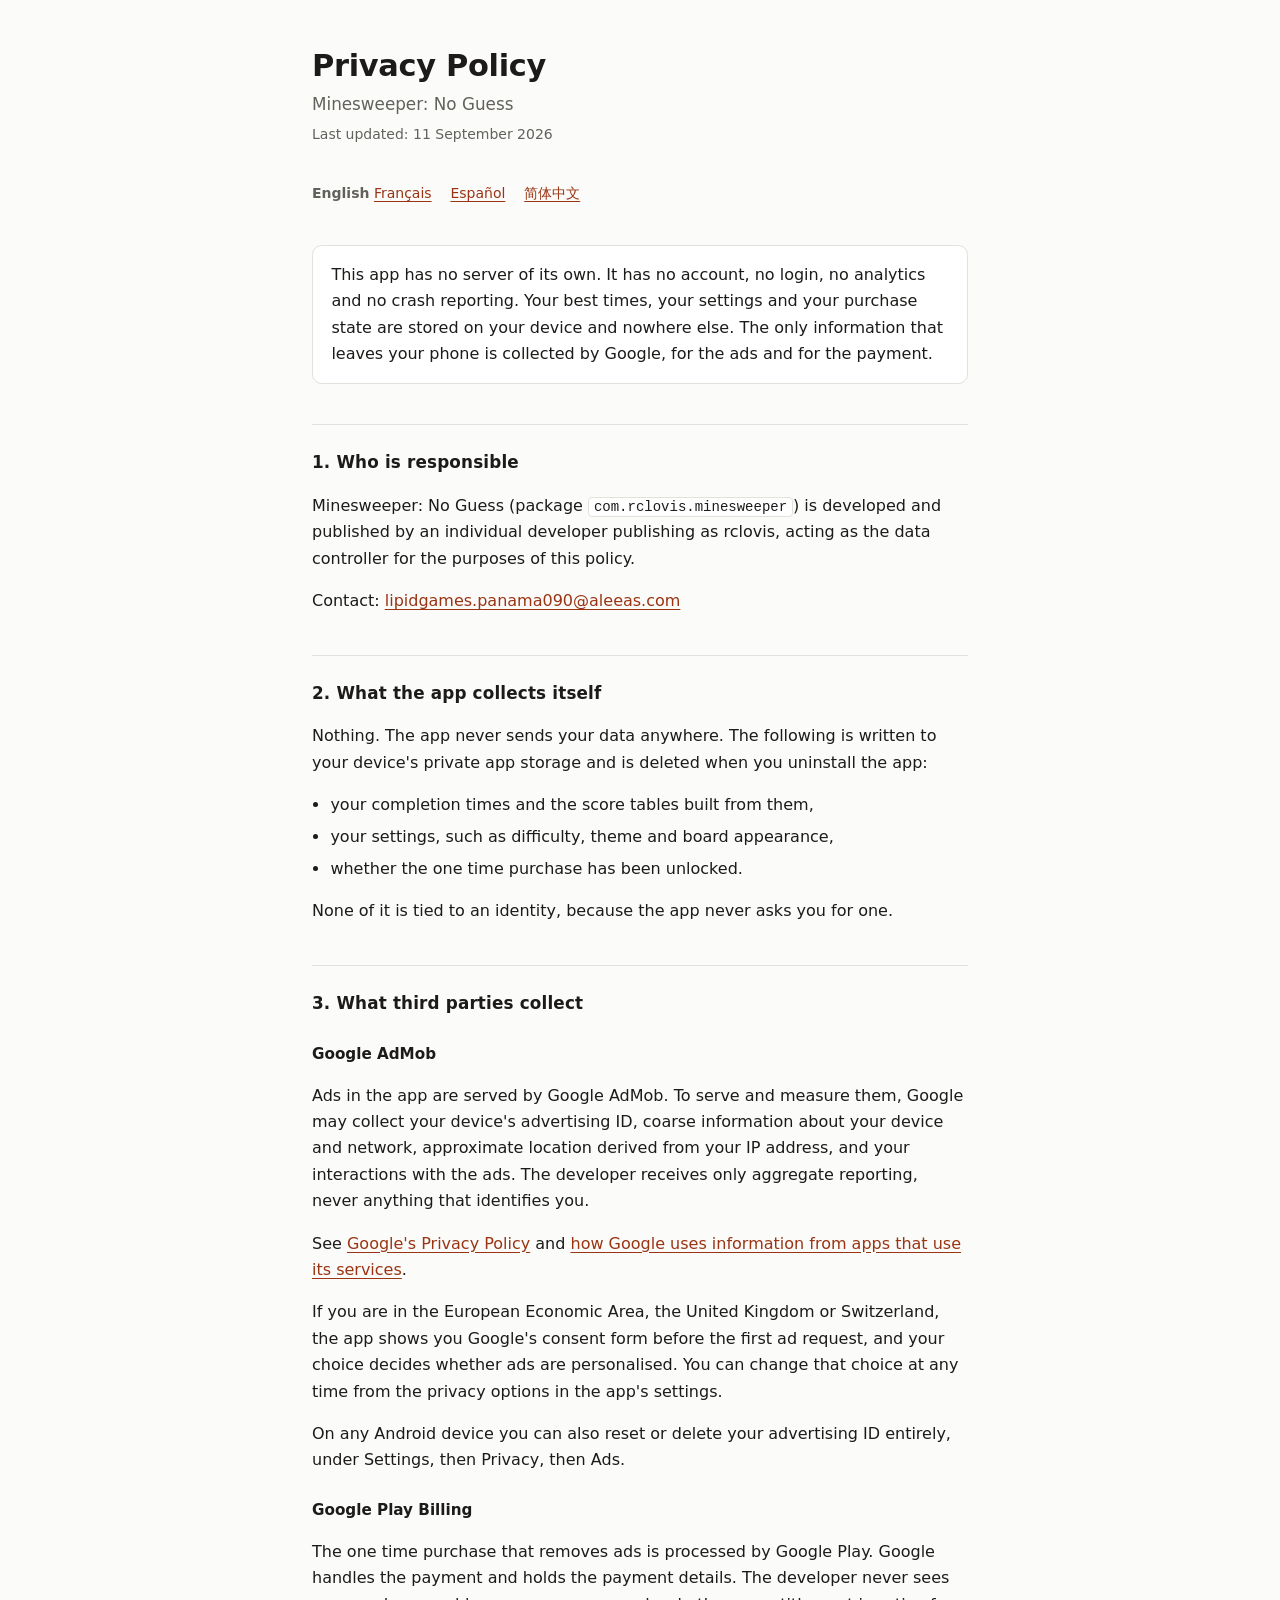
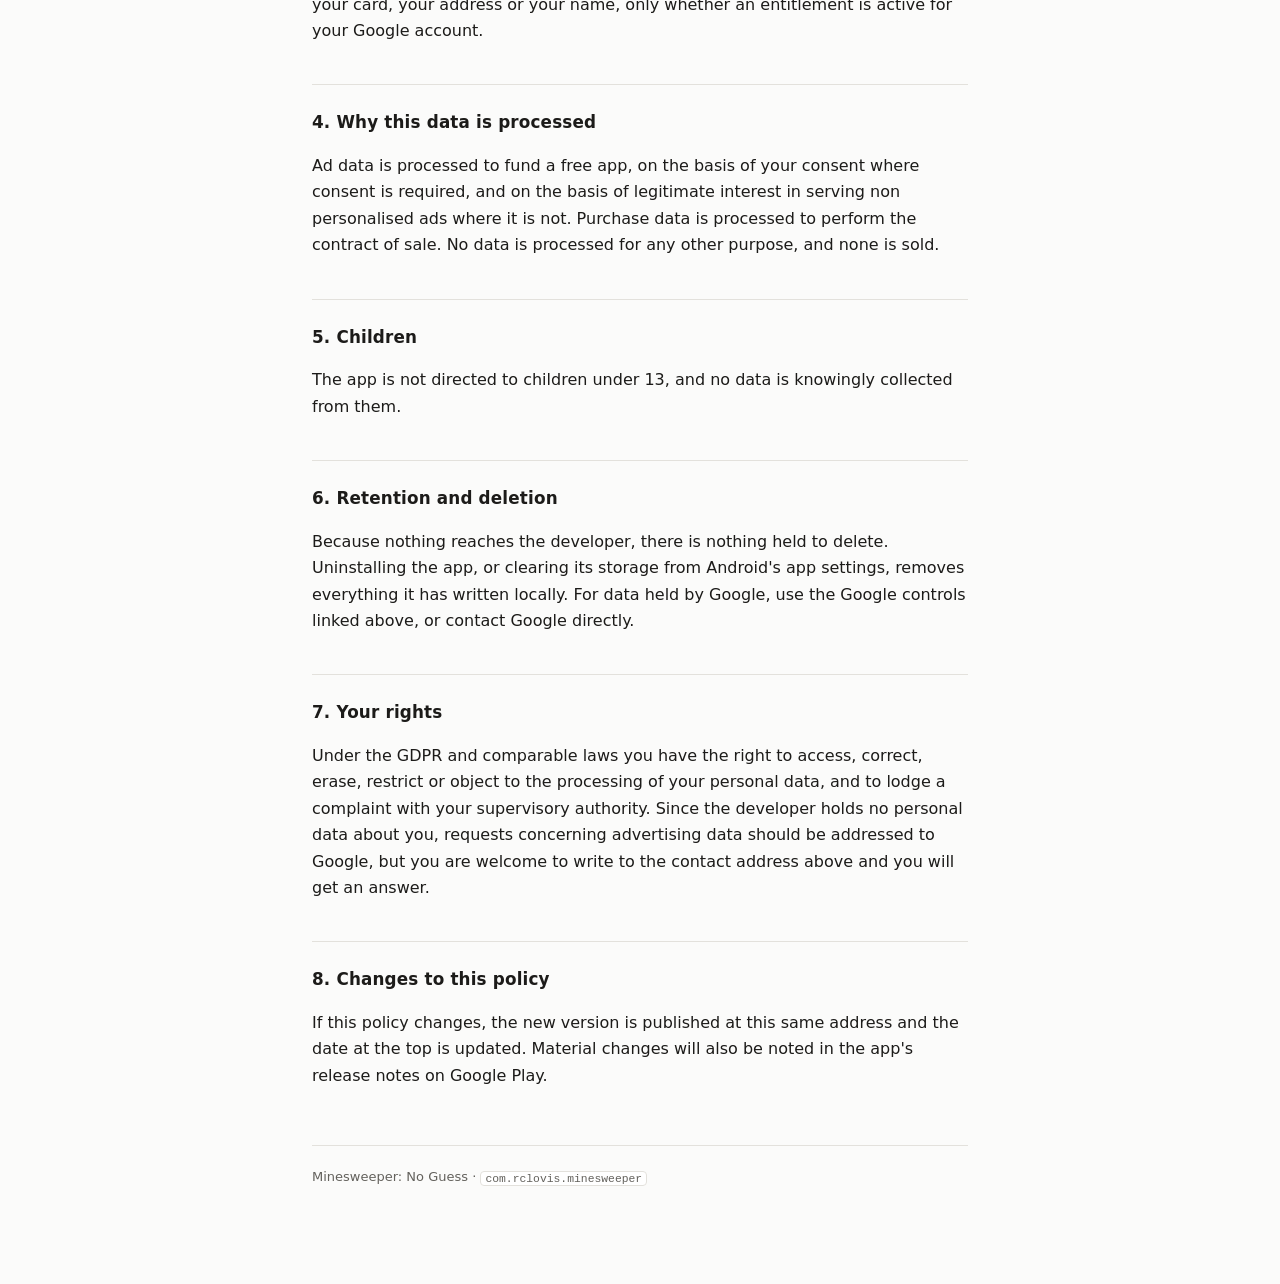
==== minesweeper/privacy/index.html @ c3e4dff5 "Serve the pages Play and AdMob require an app to have Google Play refuses a listing without a hosted" ====
<!doctype html>
<html lang="en">
<head>
<meta charset="utf-8">
<meta name="viewport" content="width=device-width, initial-scale=1">
<title>Privacy Policy | Minesweeper: No Guess</title>
<link rel="stylesheet" href="/style.css">
</head>
<body>
<main>
  <h1>Privacy Policy</h1>
  <p class="sub">Minesweeper: No Guess</p>
  <p class="date">Last updated: 11 September 2026</p>

  <nav class="langs">
    <strong>English</strong>
    <a href="fr/">Fran&ccedil;ais</a>
    <a href="es/">Espa&ntilde;ol</a>
    <a href="zh/">&#31616;&#20307;&#20013;&#25991;</a>
  </nav>

  <div class="lead">
    <p>This app has no server of its own. It has no account, no login, no
    analytics and no crash reporting. Your best times, your settings and your
    purchase state are stored on your device and nowhere else. The only
    information that leaves your phone is collected by Google, for the ads and
    for the payment.</p>
  </div>

  <h2>1. Who is responsible</h2>
  <p>Minesweeper: No Guess (package <code>com.rclovis.minesweeper</code>) is
  developed and published by an individual developer publishing as rclovis, acting as
  the data controller for the purposes of this policy.</p>
  <p>Contact: <a href="mailto:lipidgames.panama090@aleeas.com">lipidgames.panama090@aleeas.com</a></p>

  <h2>2. What the app collects itself</h2>
  <p>Nothing. The app never sends your data anywhere. The following is written
  to your device's private app storage and is deleted when you uninstall the
  app:</p>
  <ul>
    <li>your completion times and the score tables built from them,</li>
    <li>your settings, such as difficulty, theme and board appearance,</li>
    <li>whether the one time purchase has been unlocked.</li>
  </ul>
  <p>None of it is tied to an identity, because the app never asks you for one.</p>

  <h2>3. What third parties collect</h2>

  <h3>Google AdMob</h3>
  <p>Ads in the app are served by Google AdMob. To serve and measure them,
  Google may collect your device's advertising ID, coarse information about
  your device and network, approximate location derived from your IP address,
  and your interactions with the ads. The developer receives only aggregate
  reporting, never anything that identifies you.</p>
  <p>See
  <a href="https://policies.google.com/privacy">Google's Privacy Policy</a> and
  <a href="https://policies.google.com/technologies/partner-sites">how Google
  uses information from apps that use its services</a>.</p>
  <p>If you are in the European Economic Area, the United Kingdom or
  Switzerland, the app shows you Google's consent form before the first ad
  request, and your choice decides whether ads are personalised. You can change
  that choice at any time from the privacy options in the app's settings.</p>
  <p>On any Android device you can also reset or delete your advertising ID
  entirely, under Settings, then Privacy, then Ads.</p>

  <h3>Google Play Billing</h3>
  <p>The one time purchase that removes ads is processed by Google Play.
  Google handles the payment and holds the payment details. The developer never
  sees your card, your address or your name, only whether an entitlement is
  active for your Google account.</p>

  <h2>4. Why this data is processed</h2>
  <p>Ad data is processed to fund a free app, on the basis of your consent where
  consent is required, and on the basis of legitimate interest in serving
  non personalised ads where it is not. Purchase data is processed to perform
  the contract of sale. No data is processed for any other purpose, and none is
  sold.</p>

  <h2>5. Children</h2>
  <p>The app is not directed to children under 13, and no data is knowingly
  collected from them.</p>

  <h2>6. Retention and deletion</h2>
  <p>Because nothing reaches the developer, there is nothing held to delete.
  Uninstalling the app, or clearing its storage from Android's app settings,
  removes everything it has written locally. For data held by Google, use the
  Google controls linked above, or contact Google directly.</p>

  <h2>7. Your rights</h2>
  <p>Under the GDPR and comparable laws you have the right to access, correct,
  erase, restrict or object to the processing of your personal data, and to
  lodge a complaint with your supervisory authority. Since the developer holds
  no personal data about you, requests concerning advertising data should be
  addressed to Google, but you are welcome to write to the contact address above
  and you will get an answer.</p>

  <h2>8. Changes to this policy</h2>
  <p>If this policy changes, the new version is published at this same address
  and the date at the top is updated. Material changes will also be noted in the
  app's release notes on Google Play.</p>

  <footer>
    Minesweeper: No Guess &middot; <code>com.rclovis.minesweeper</code>
  </footer>
</main>
</body>
</html>
---- style.css ----
:root {
  --bg: #fbfbfa;
  --fg: #1c1b19;
  --muted: #63615c;
  --rule: #e3e1dc;
  --accent: #9a3412;
  --card: #ffffff;
}
@media (prefers-color-scheme: dark) {
  :root {
    --bg: #16150f;
    --fg: #eceae4;
    --muted: #9b988f;
    --rule: #2f2d26;
    --accent: #f0a878;
    --card: #1e1d16;
  }
}
* { box-sizing: border-box; }
html { -webkit-text-size-adjust: 100%; }
body {
  margin: 0;
  padding: 3rem 1.25rem 6rem;
  background: var(--bg);
  color: var(--fg);
  font: 16px/1.65 ui-sans-serif, system-ui, -apple-system, "Segoe UI", Roboto, "Helvetica Neue", Arial, "Noto Sans SC", sans-serif;
}
main { max-width: 41rem; margin: 0 auto; }
h1 { font-size: 1.9rem; line-height: 1.2; margin: 0 0 .4rem; letter-spacing: -.01em; }
.sub { color: var(--muted); margin: 0 0 .25rem; font-size: 1.05rem; }
.date { color: var(--muted); font-size: .875rem; margin: 0 0 2.25rem; }
h2 {
  font-size: 1.05rem;
  margin: 2.5rem 0 .6rem;
  padding-top: 1.5rem;
  border-top: 1px solid var(--rule);
  letter-spacing: .01em;
}
h3 { font-size: .95rem; margin: 1.5rem 0 .4rem; }
p, li { color: var(--fg); }
ul { padding-left: 1.15rem; }
li { margin: .35rem 0; }
a { color: var(--accent); text-underline-offset: .18em; }
code {
  font-family: ui-monospace, SFMono-Regular, Menlo, Consolas, monospace;
  font-size: .875em;
  background: var(--card);
  border: 1px solid var(--rule);
  border-radius: .25rem;
  padding: .05em .35em;
}
.lead {
  background: var(--card);
  border: 1px solid var(--rule);
  border-radius: .6rem;
  padding: 1rem 1.15rem;
  margin: 0 0 1rem;
}
.lead p { margin: 0; }
nav.langs {
  margin: 0 0 2.5rem;
  font-size: .875rem;
  color: var(--muted);
}
nav.langs a { margin-right: .9rem; }
footer {
  margin-top: 3.5rem;
  padding-top: 1.25rem;
  border-top: 1px solid var(--rule);
  color: var(--muted);
  font-size: .8125rem;
}
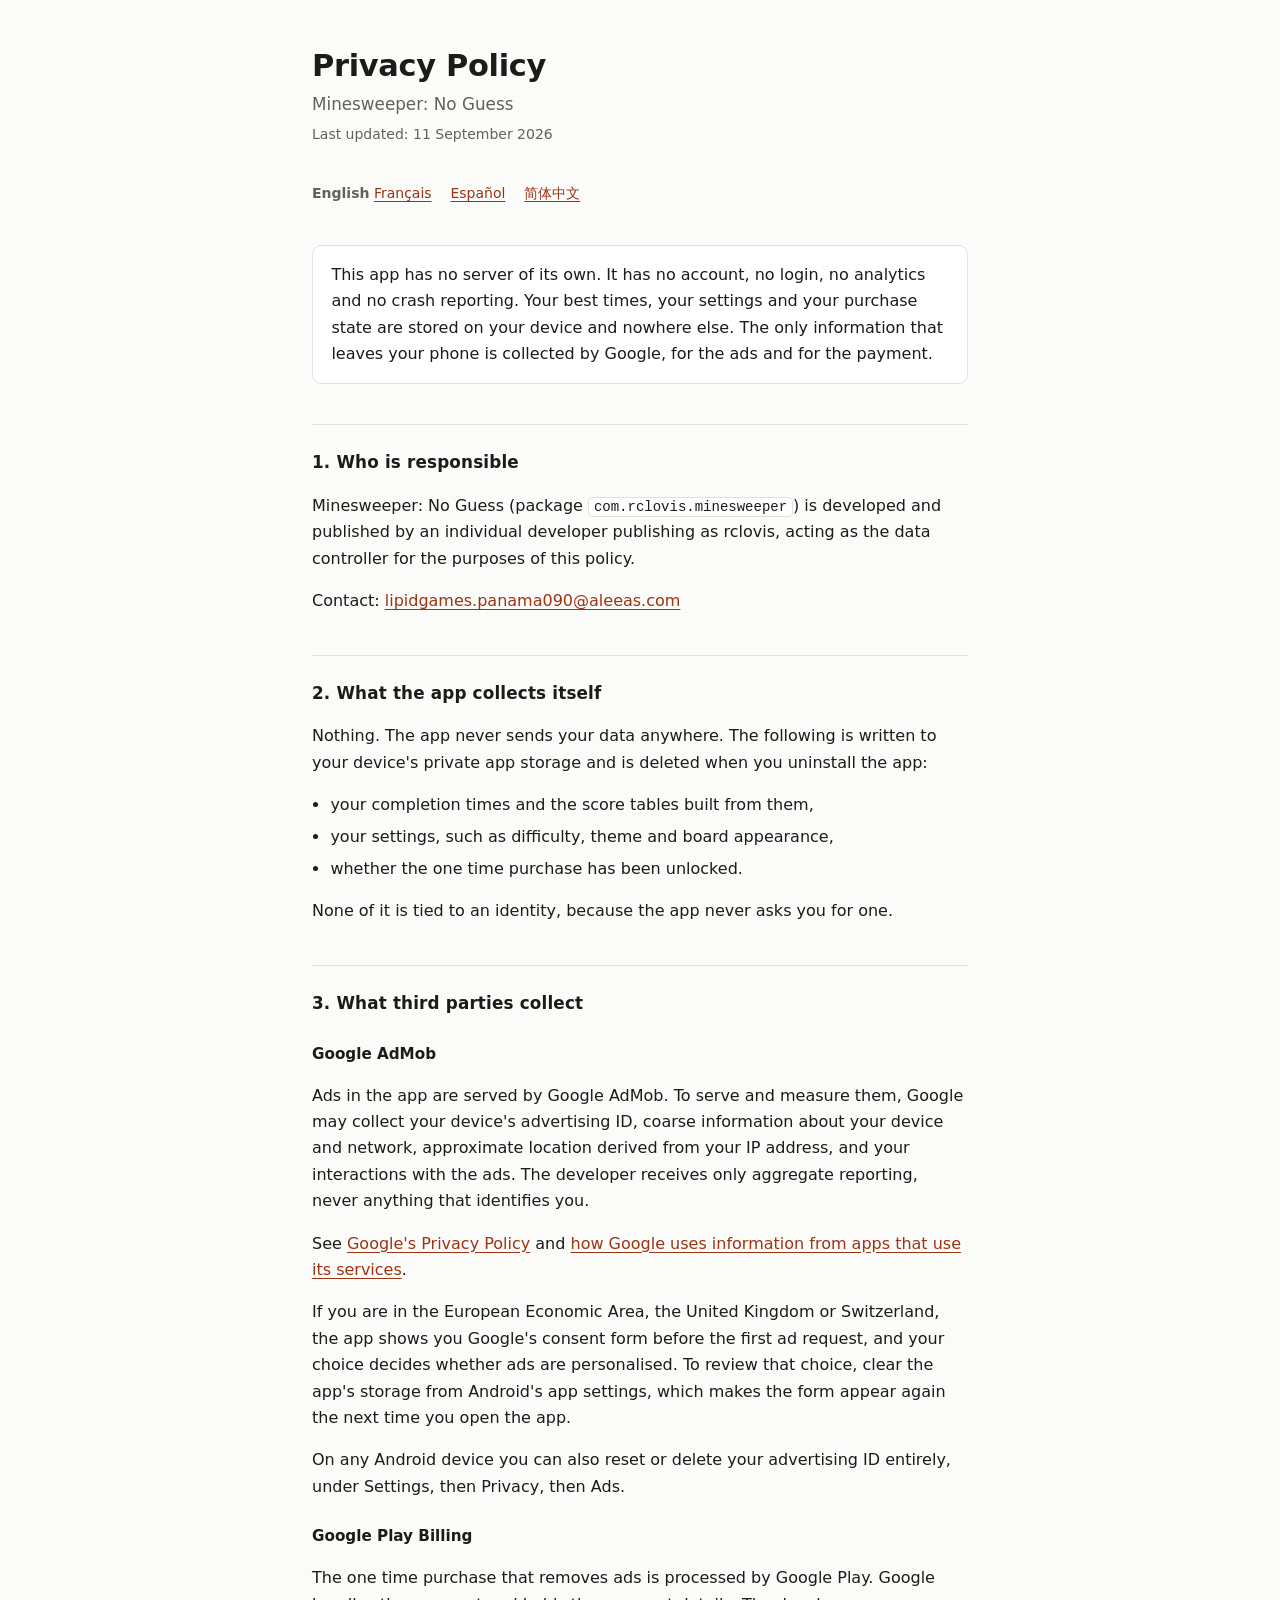
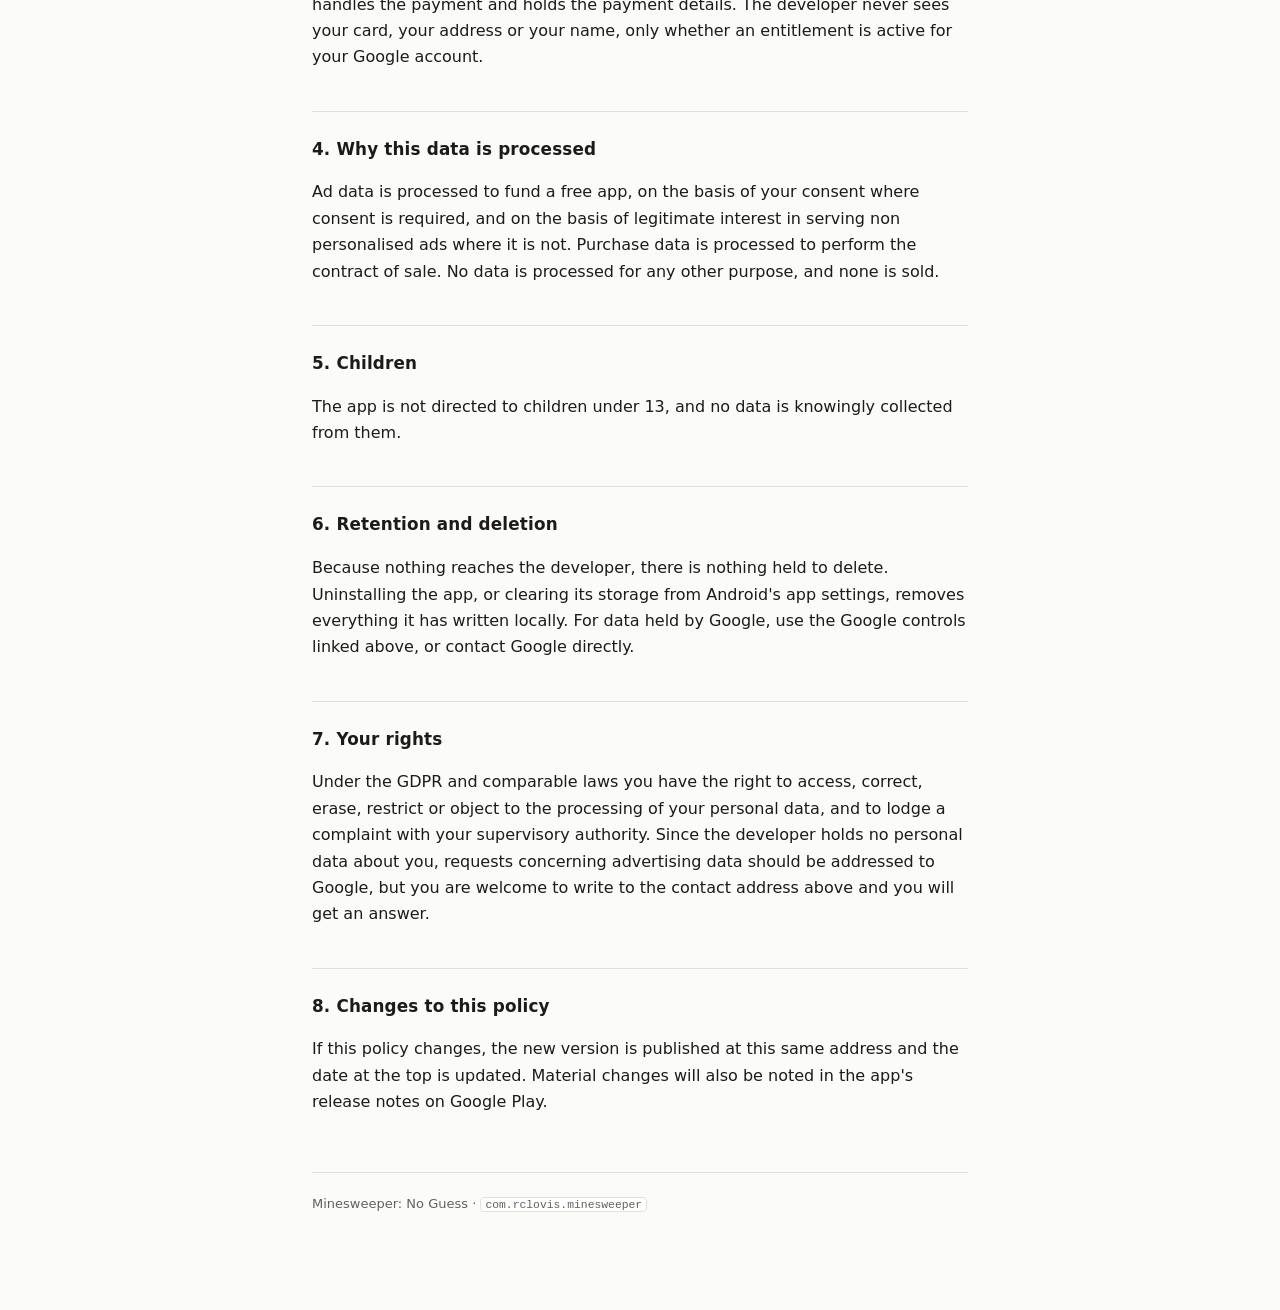
==== commit 975e7ad7: "Say what the app does about consent, not what it ought to do The policy promised a way to revisit th" ====
--- a/minesweeper/privacy/index.html
+++ b/minesweeper/privacy/index.html
@@ -58,8 +58,8 @@
   uses information from apps that use its services</a>.</p>
   <p>If you are in the European Economic Area, the United Kingdom or
   Switzerland, the app shows you Google's consent form before the first ad
-  request, and your choice decides whether ads are personalised. You can change
-  that choice at any time from the privacy options in the app's settings.</p>
+  request, and your choice decides whether ads are personalised. To review that choice, clear the app's storage from Android's app
+  settings, which makes the form appear again the next time you open the app.</p>
   <p>On any Android device you can also reset or delete your advertising ID
   entirely, under Settings, then Privacy, then Ads.</p>
 
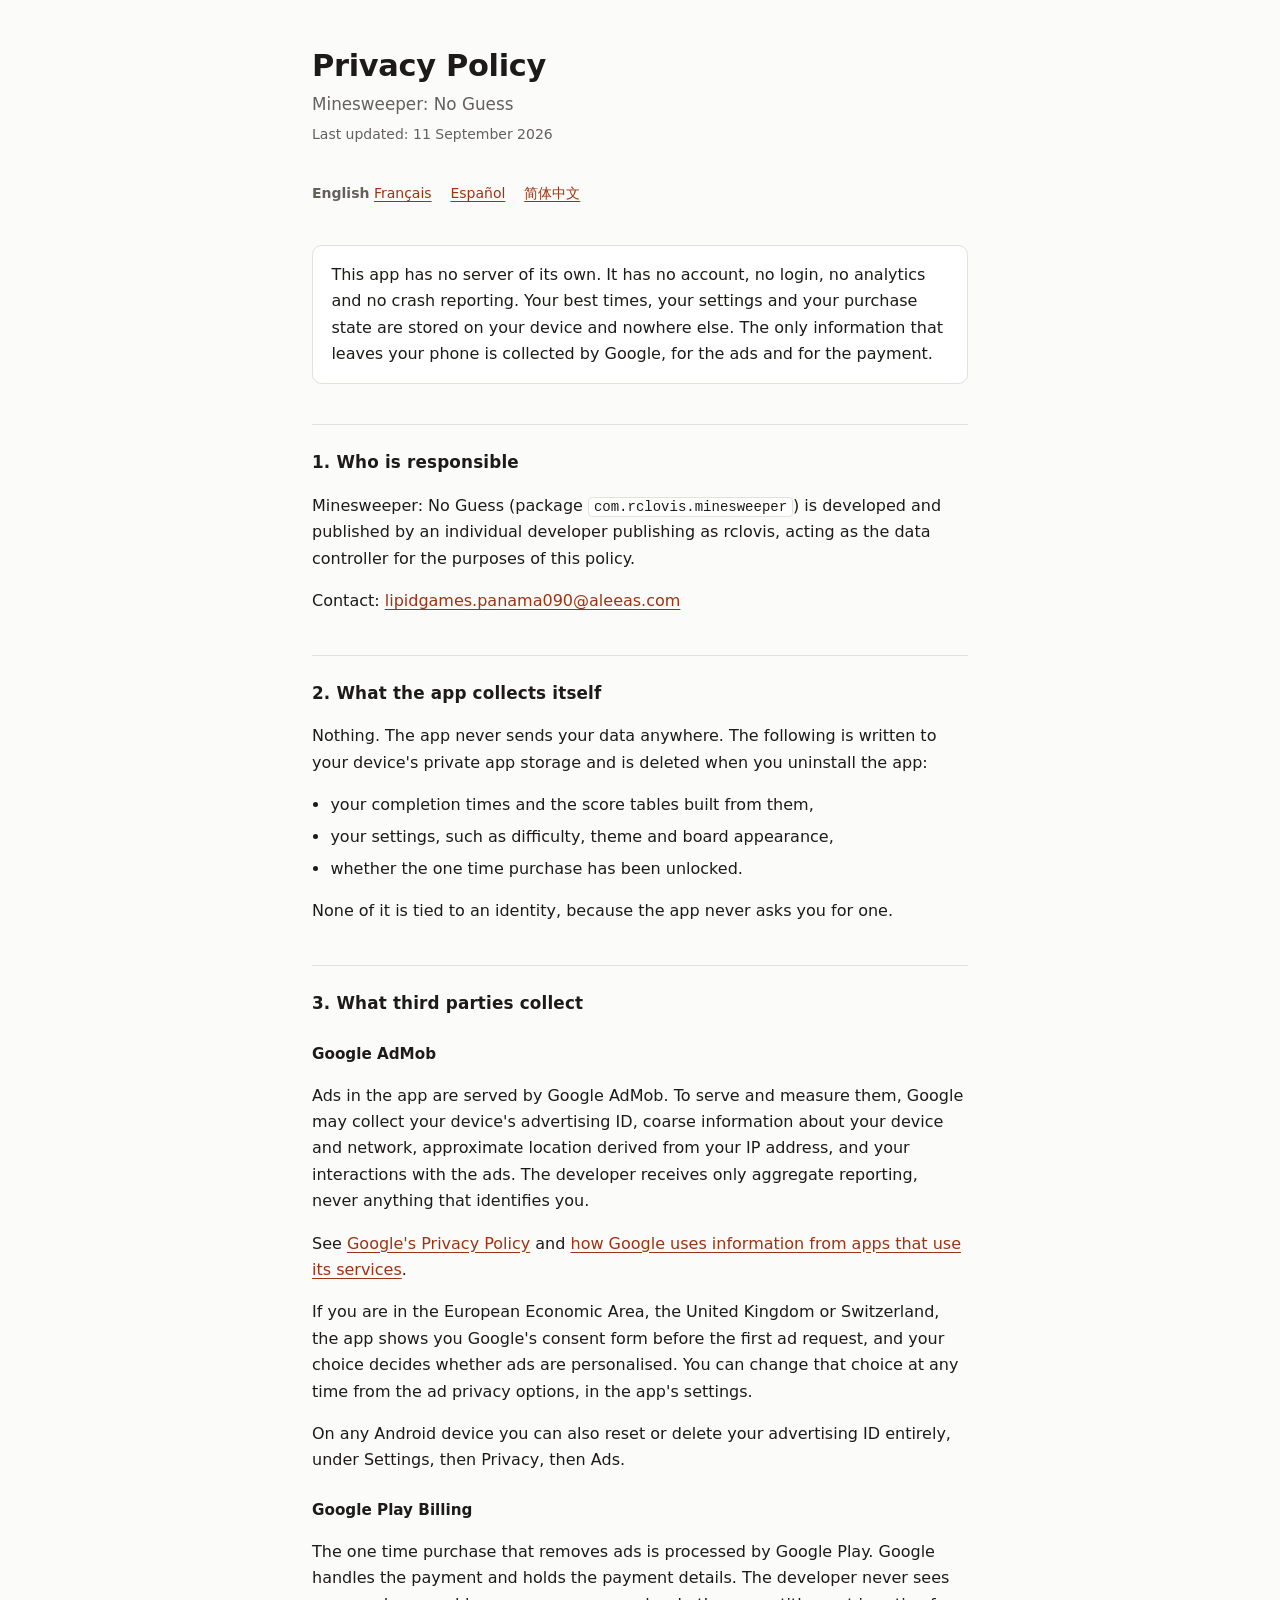
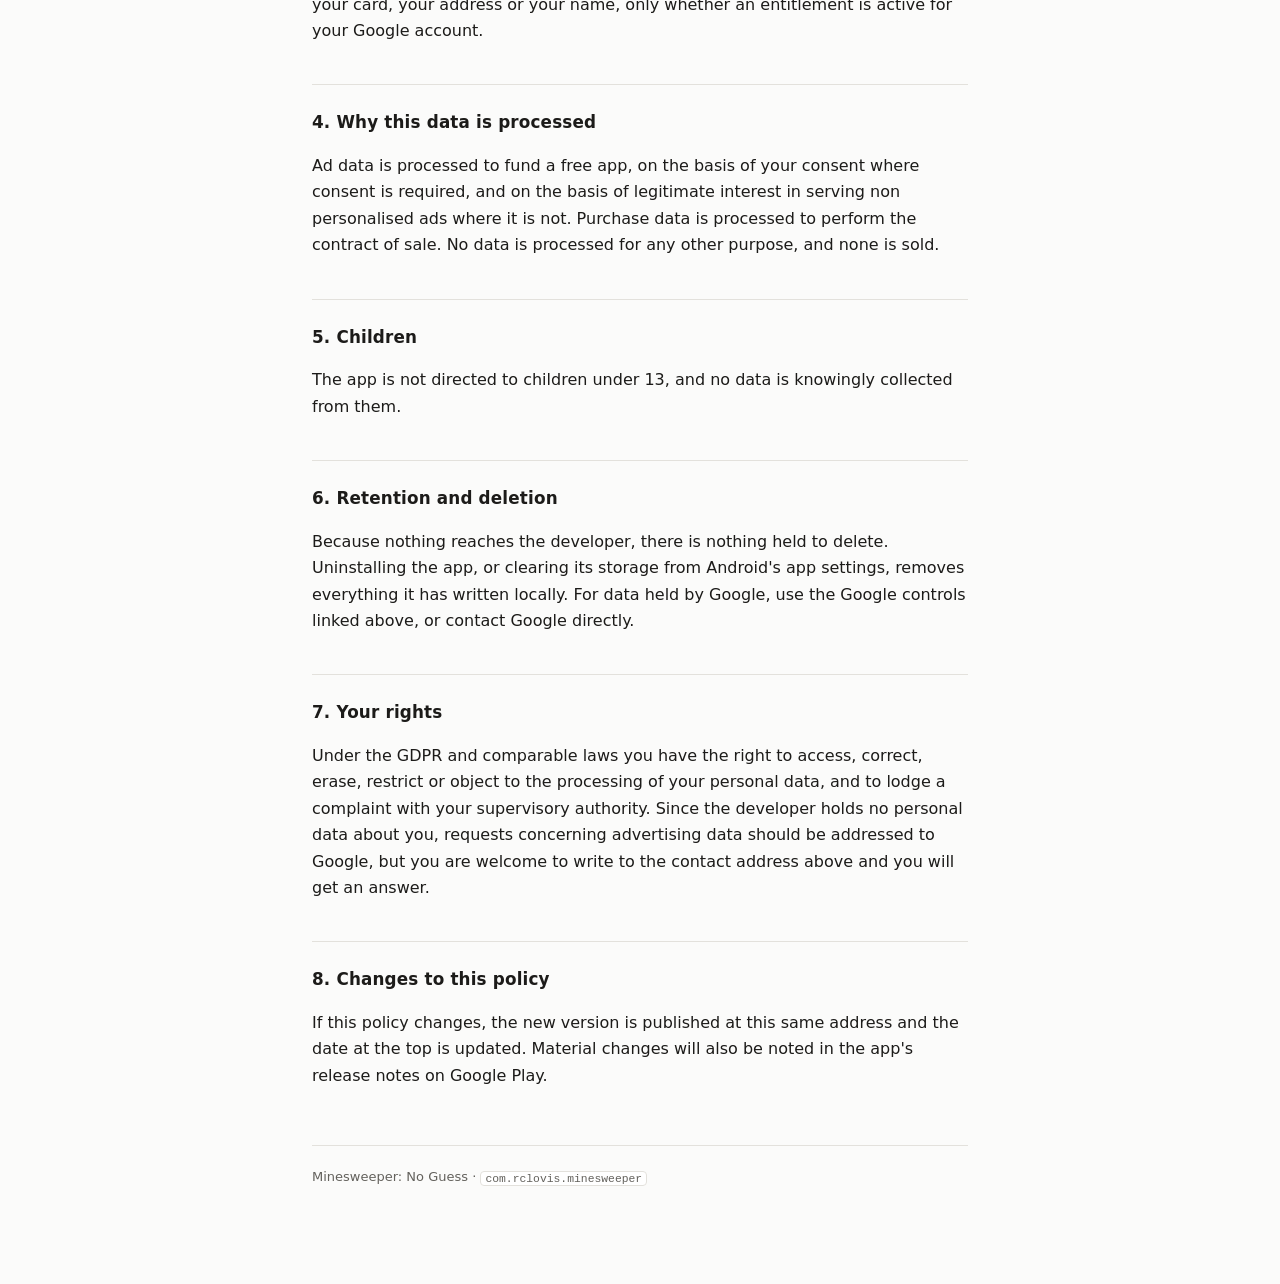
==== commit c752c6c8: "Point players back at the settings entry that now exists The app grew an ad privacy options entry, g" ====
--- a/minesweeper/privacy/index.html
+++ b/minesweeper/privacy/index.html
@@ -58,8 +58,8 @@
   uses information from apps that use its services</a>.</p>
   <p>If you are in the European Economic Area, the United Kingdom or
   Switzerland, the app shows you Google's consent form before the first ad
-  request, and your choice decides whether ads are personalised. To review that choice, clear the app's storage from Android's app
-  settings, which makes the form appear again the next time you open the app.</p>
+  request, and your choice decides whether ads are personalised. You can change that choice at any time from the ad privacy options, in
+  the app's settings.</p>
   <p>On any Android device you can also reset or delete your advertising ID
   entirely, under Settings, then Privacy, then Ads.</p>
 
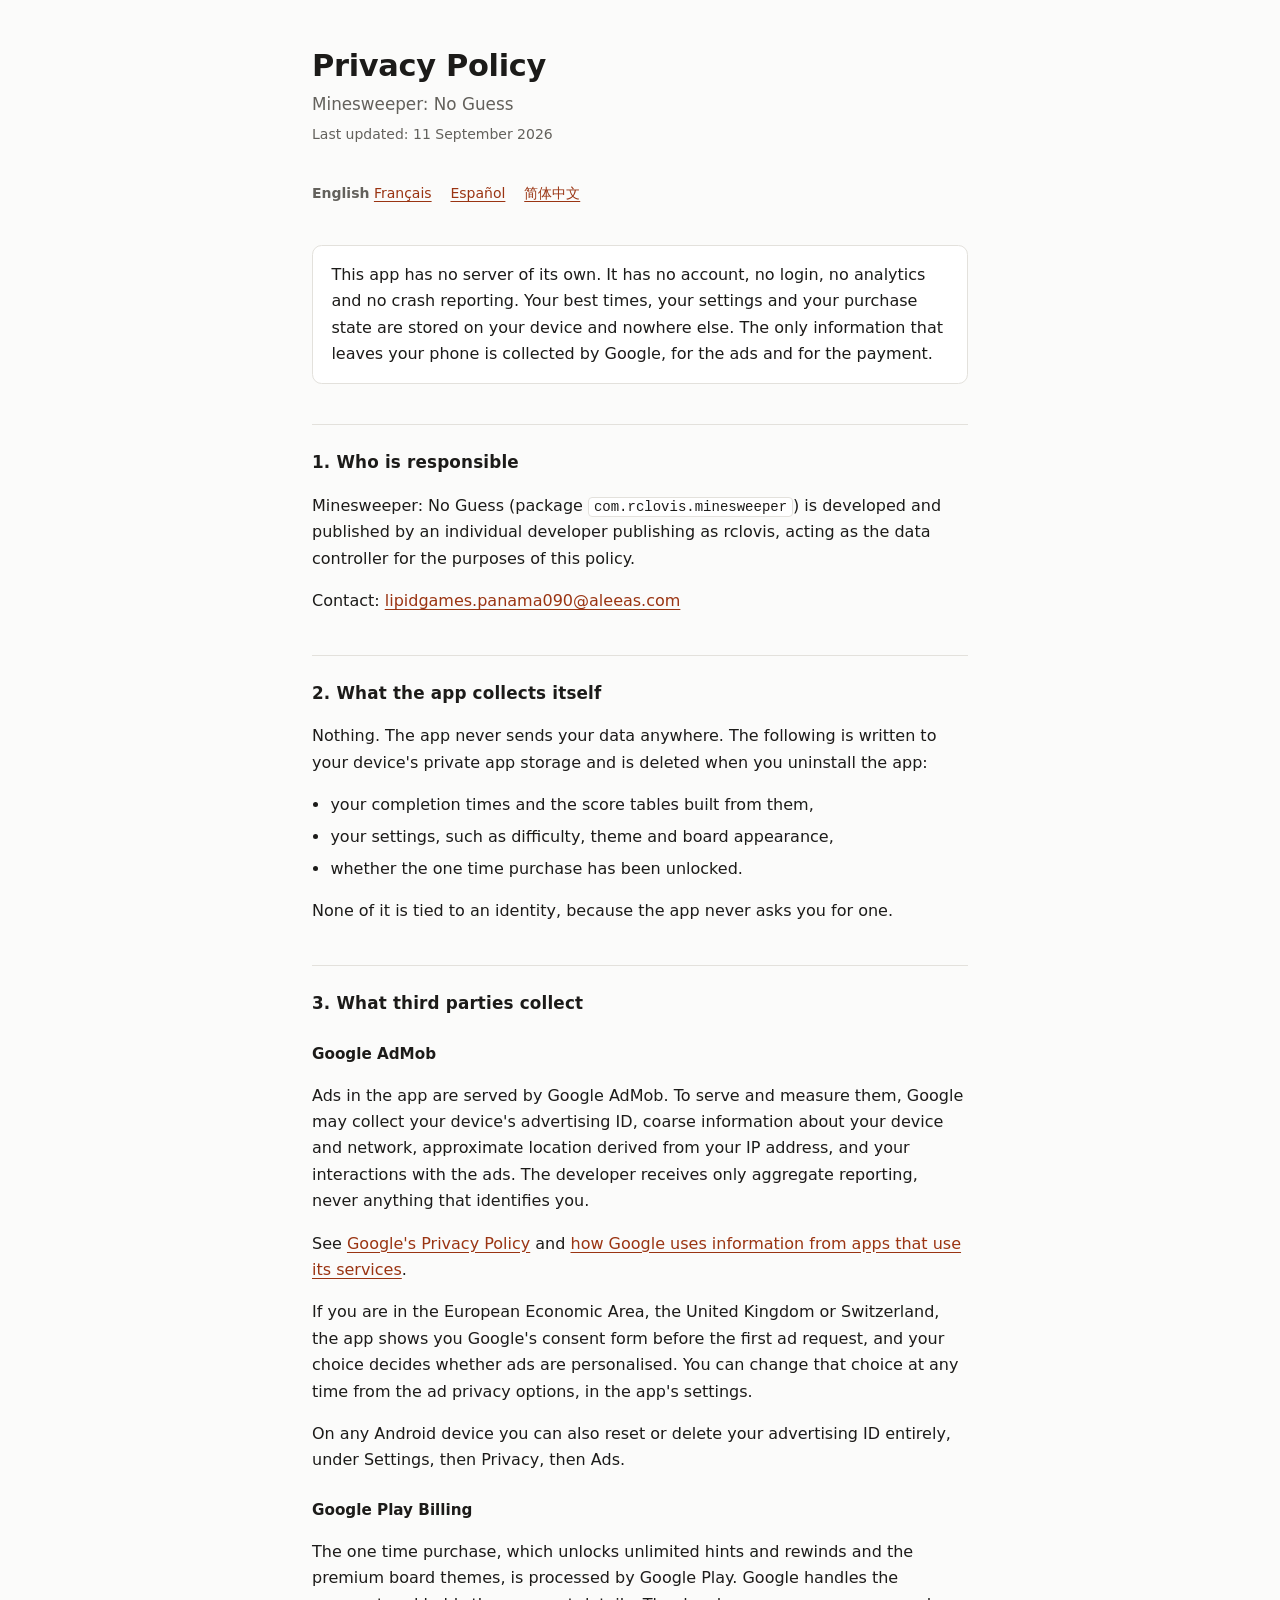
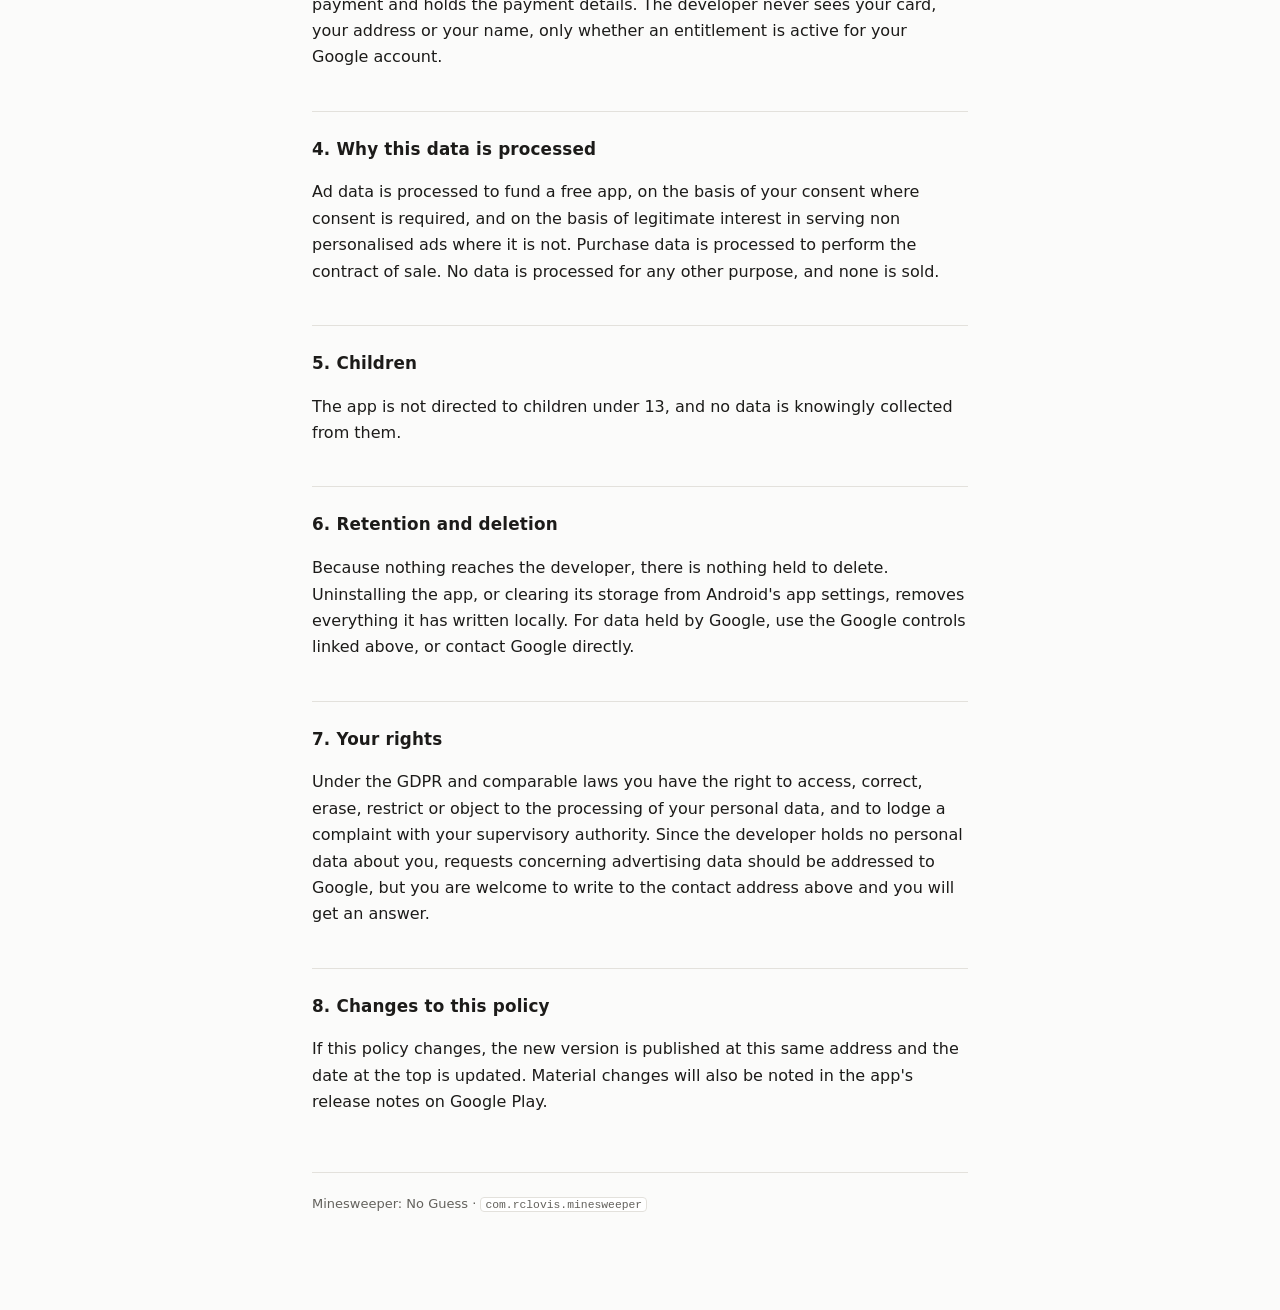
==== commit ba8e1c68: "Say what the purchase actually unlocks It does not remove ads. The only ads in the game are rewarded" ====
--- a/minesweeper/privacy/index.html
+++ b/minesweeper/privacy/index.html
@@ -64,7 +64,8 @@
   entirely, under Settings, then Privacy, then Ads.</p>
 
   <h3>Google Play Billing</h3>
-  <p>The one time purchase that removes ads is processed by Google Play.
+  <p>The one time purchase, which unlocks unlimited hints and rewinds and the
+  premium board themes, is processed by Google Play.
   Google handles the payment and holds the payment details. The developer never
   sees your card, your address or your name, only whether an entitlement is
   active for your Google account.</p>
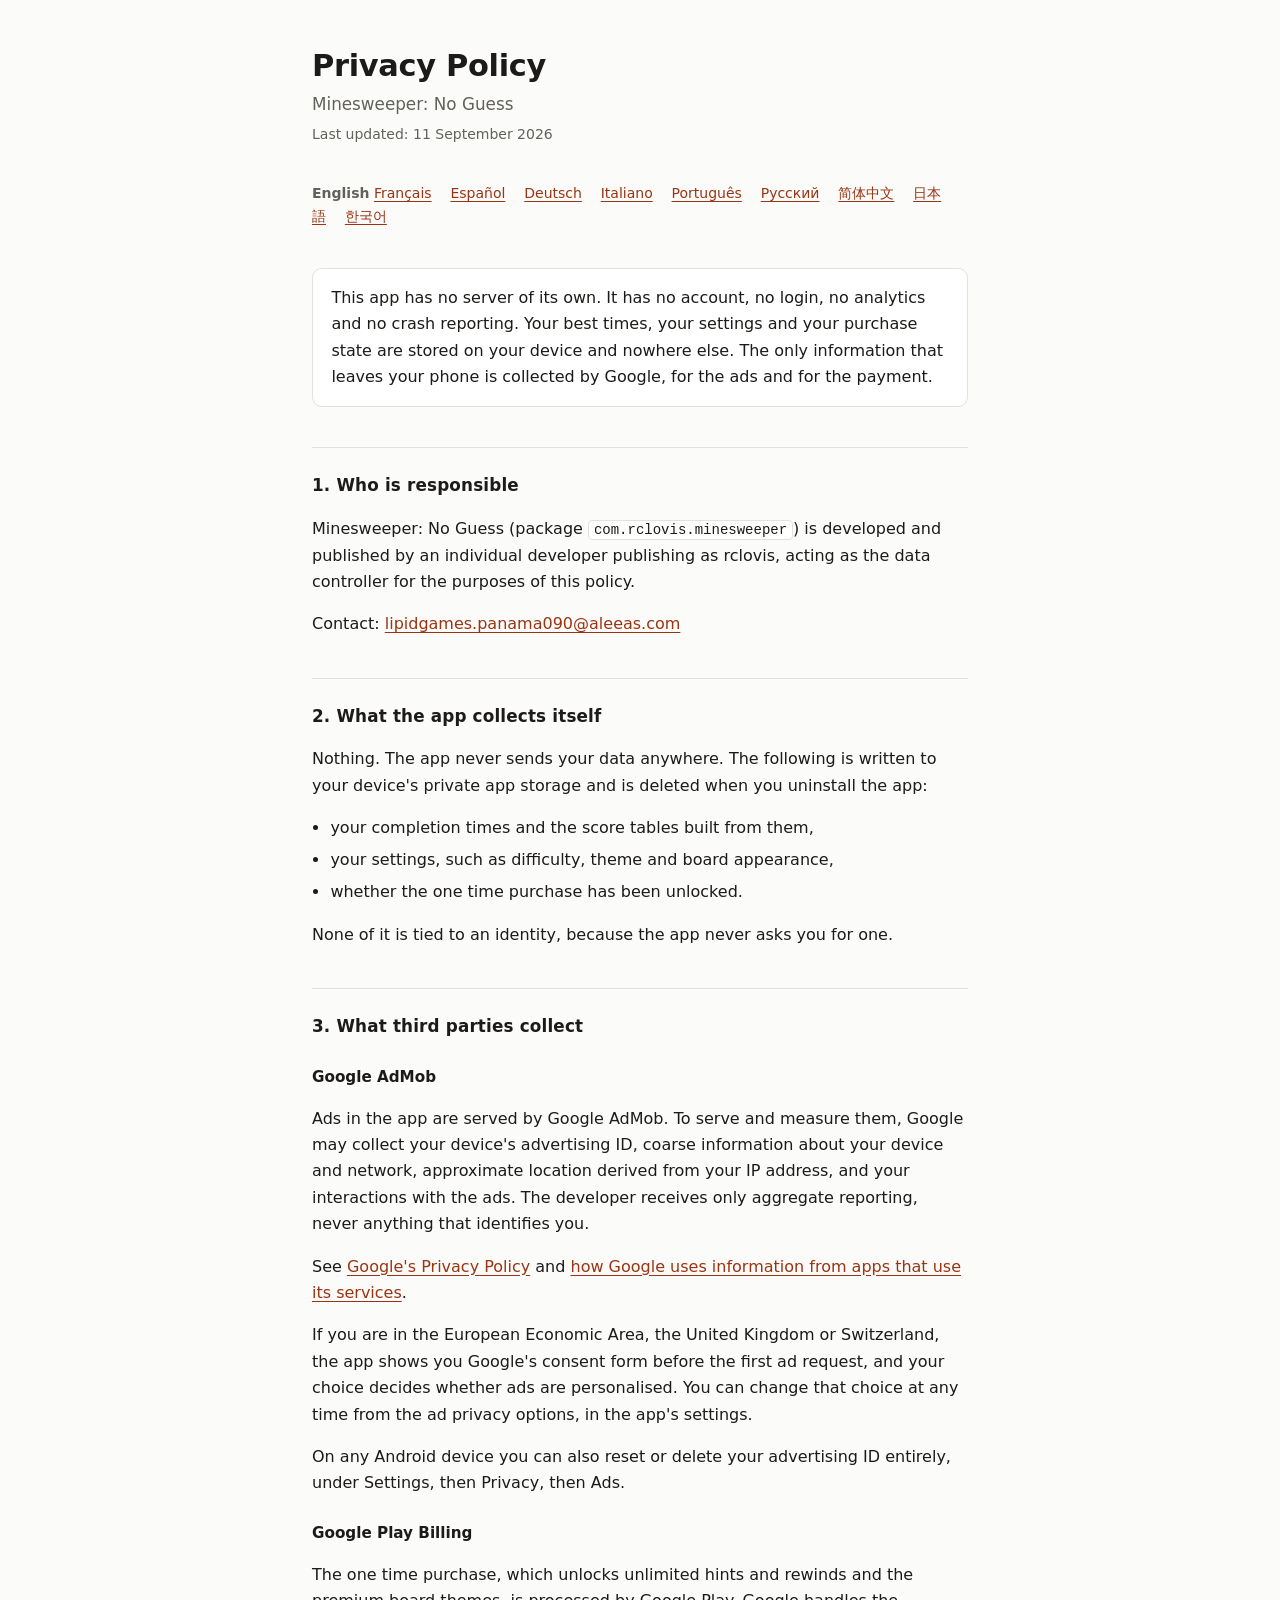
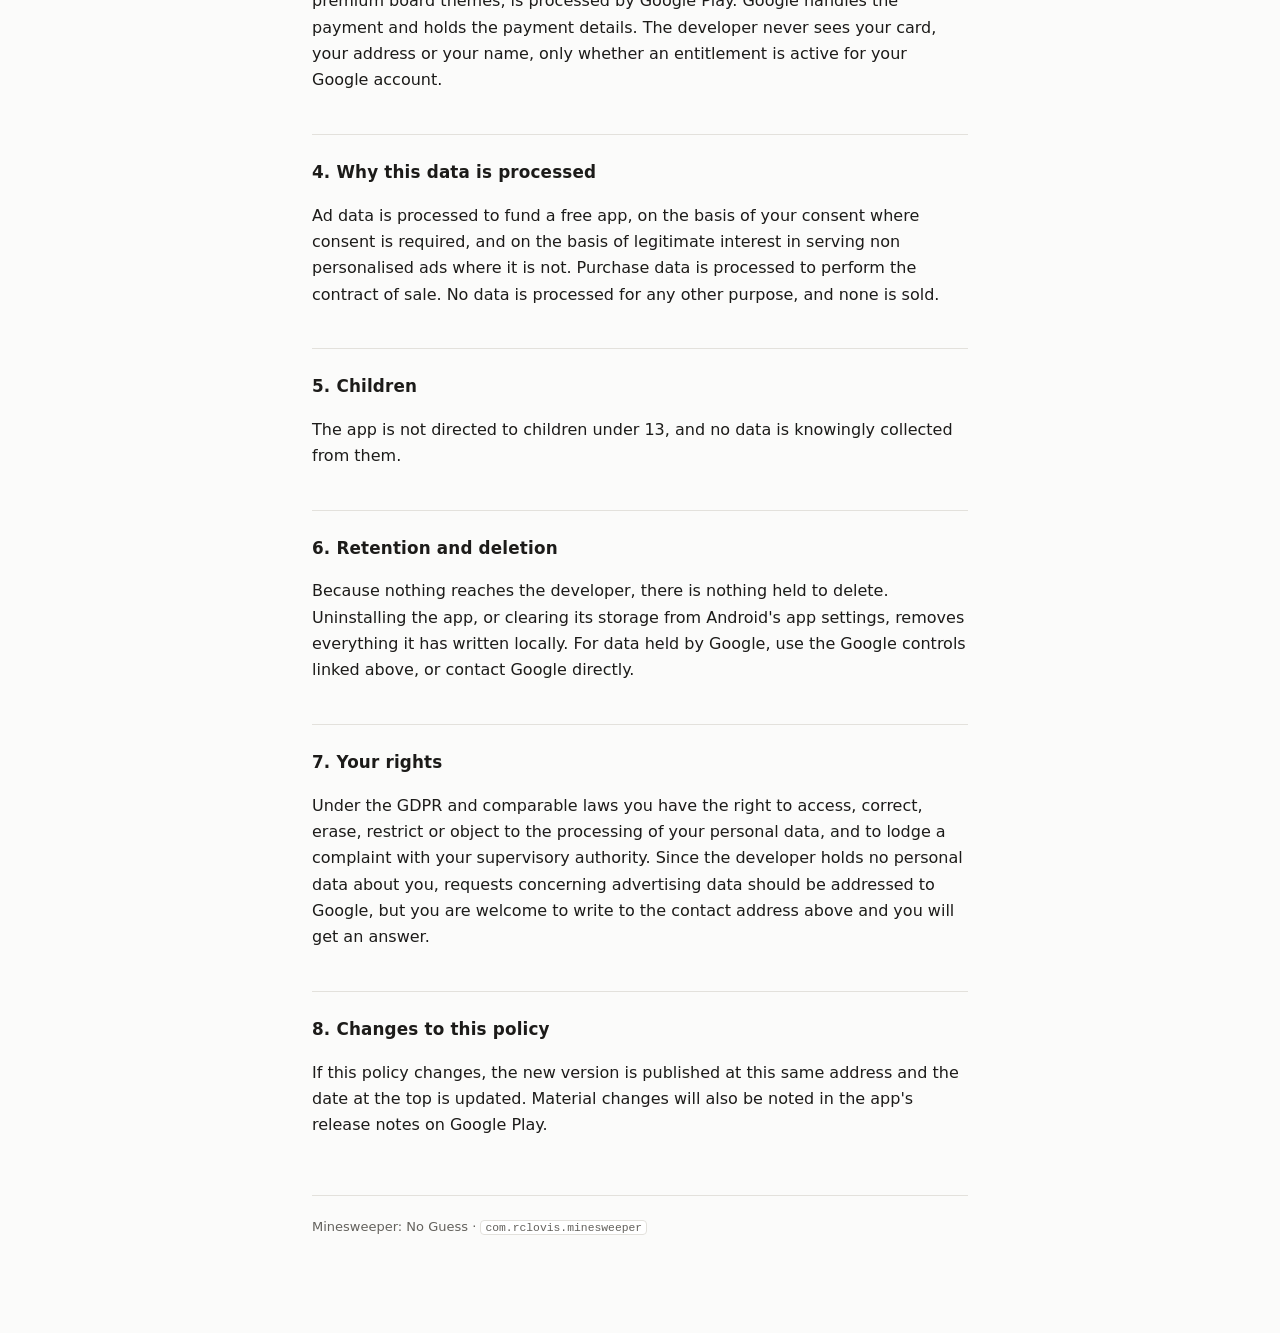
==== commit 44c27032: "Publish the privacy policy in German, Italian, Portuguese, Russian, Japanese and Korean Every page n" ====
--- a/minesweeper/privacy/index.html
+++ b/minesweeper/privacy/index.html
@@ -16,7 +16,13 @@
     <strong>English</strong>
     <a href="fr/">Fran&ccedil;ais</a>
     <a href="es/">Espa&ntilde;ol</a>
+    <a href="de/">Deutsch</a>
+    <a href="it/">Italiano</a>
+    <a href="pt/">Portugu&ecirc;s</a>
+    <a href="ru/">Русский</a>
     <a href="zh/">&#31616;&#20307;&#20013;&#25991;</a>
+    <a href="ja/">日本語</a>
+    <a href="ko/">한국어</a>
   </nav>
 
   <div class="lead">
